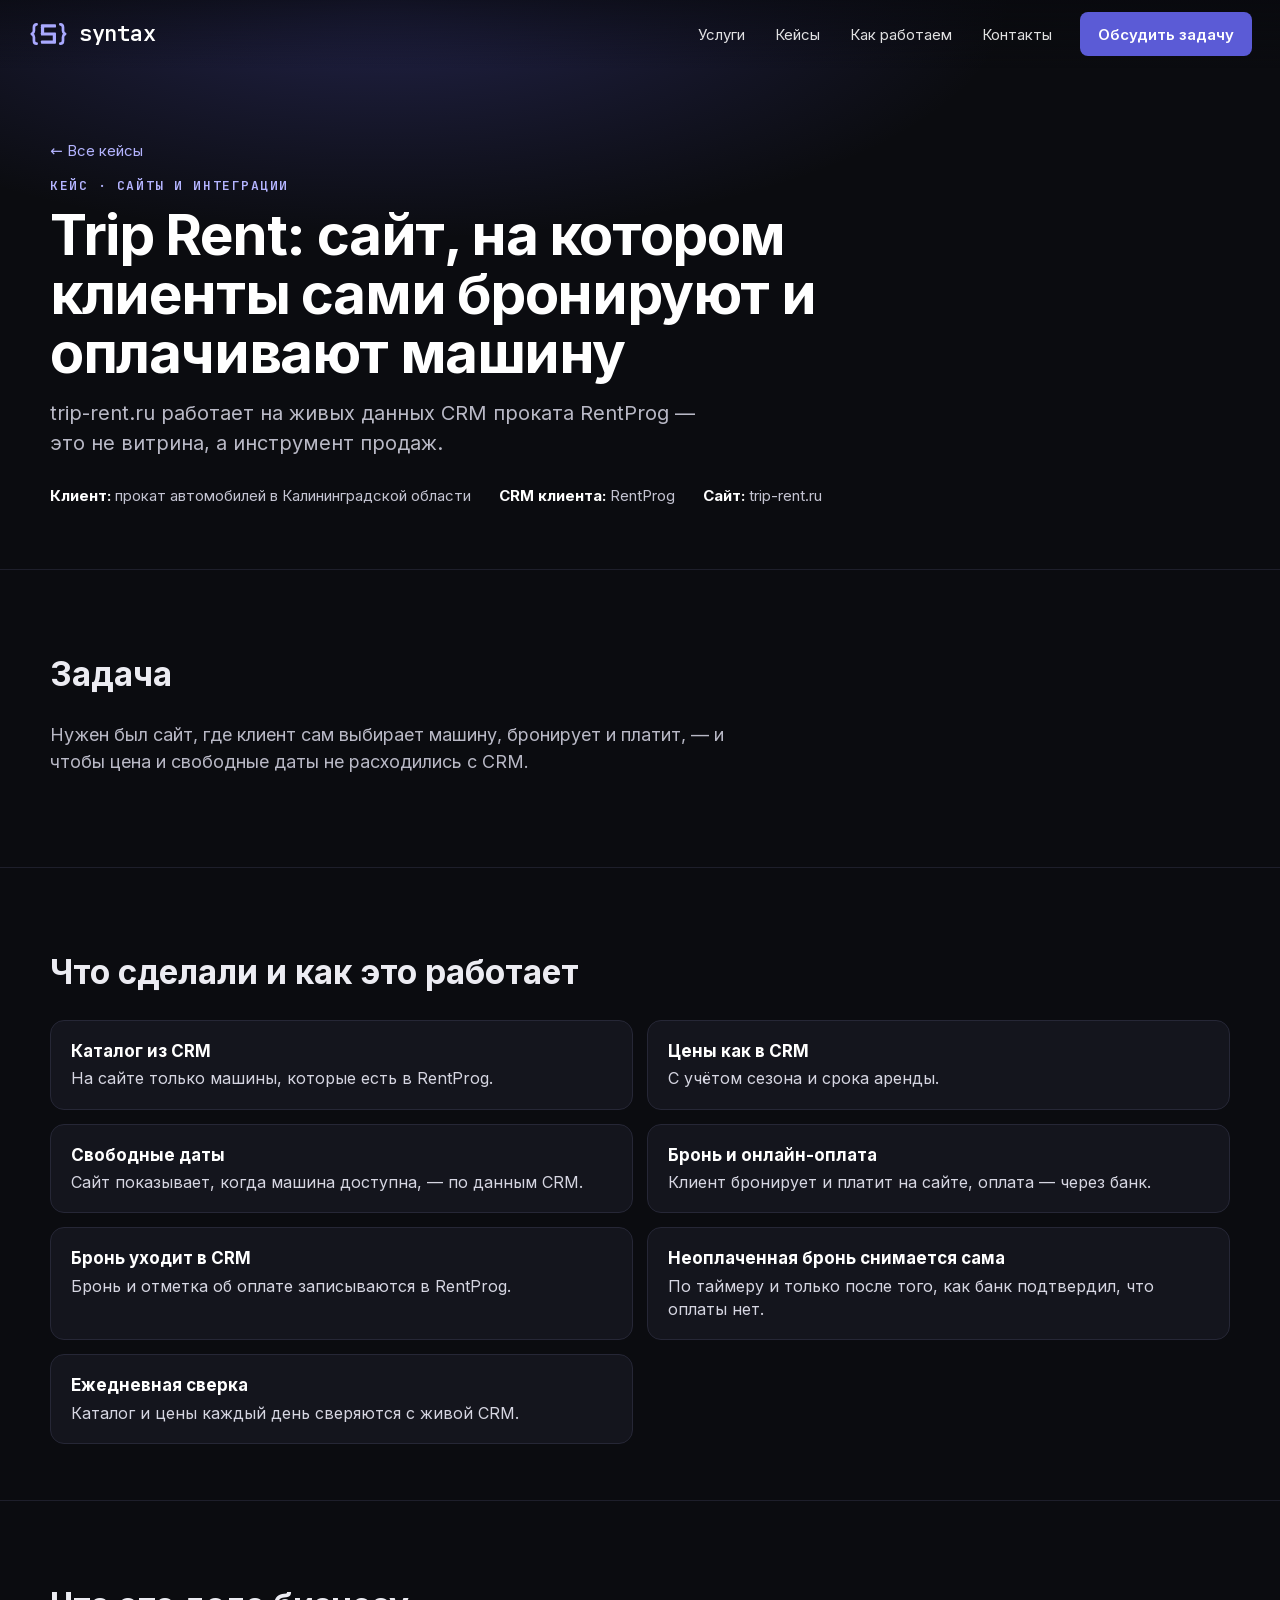
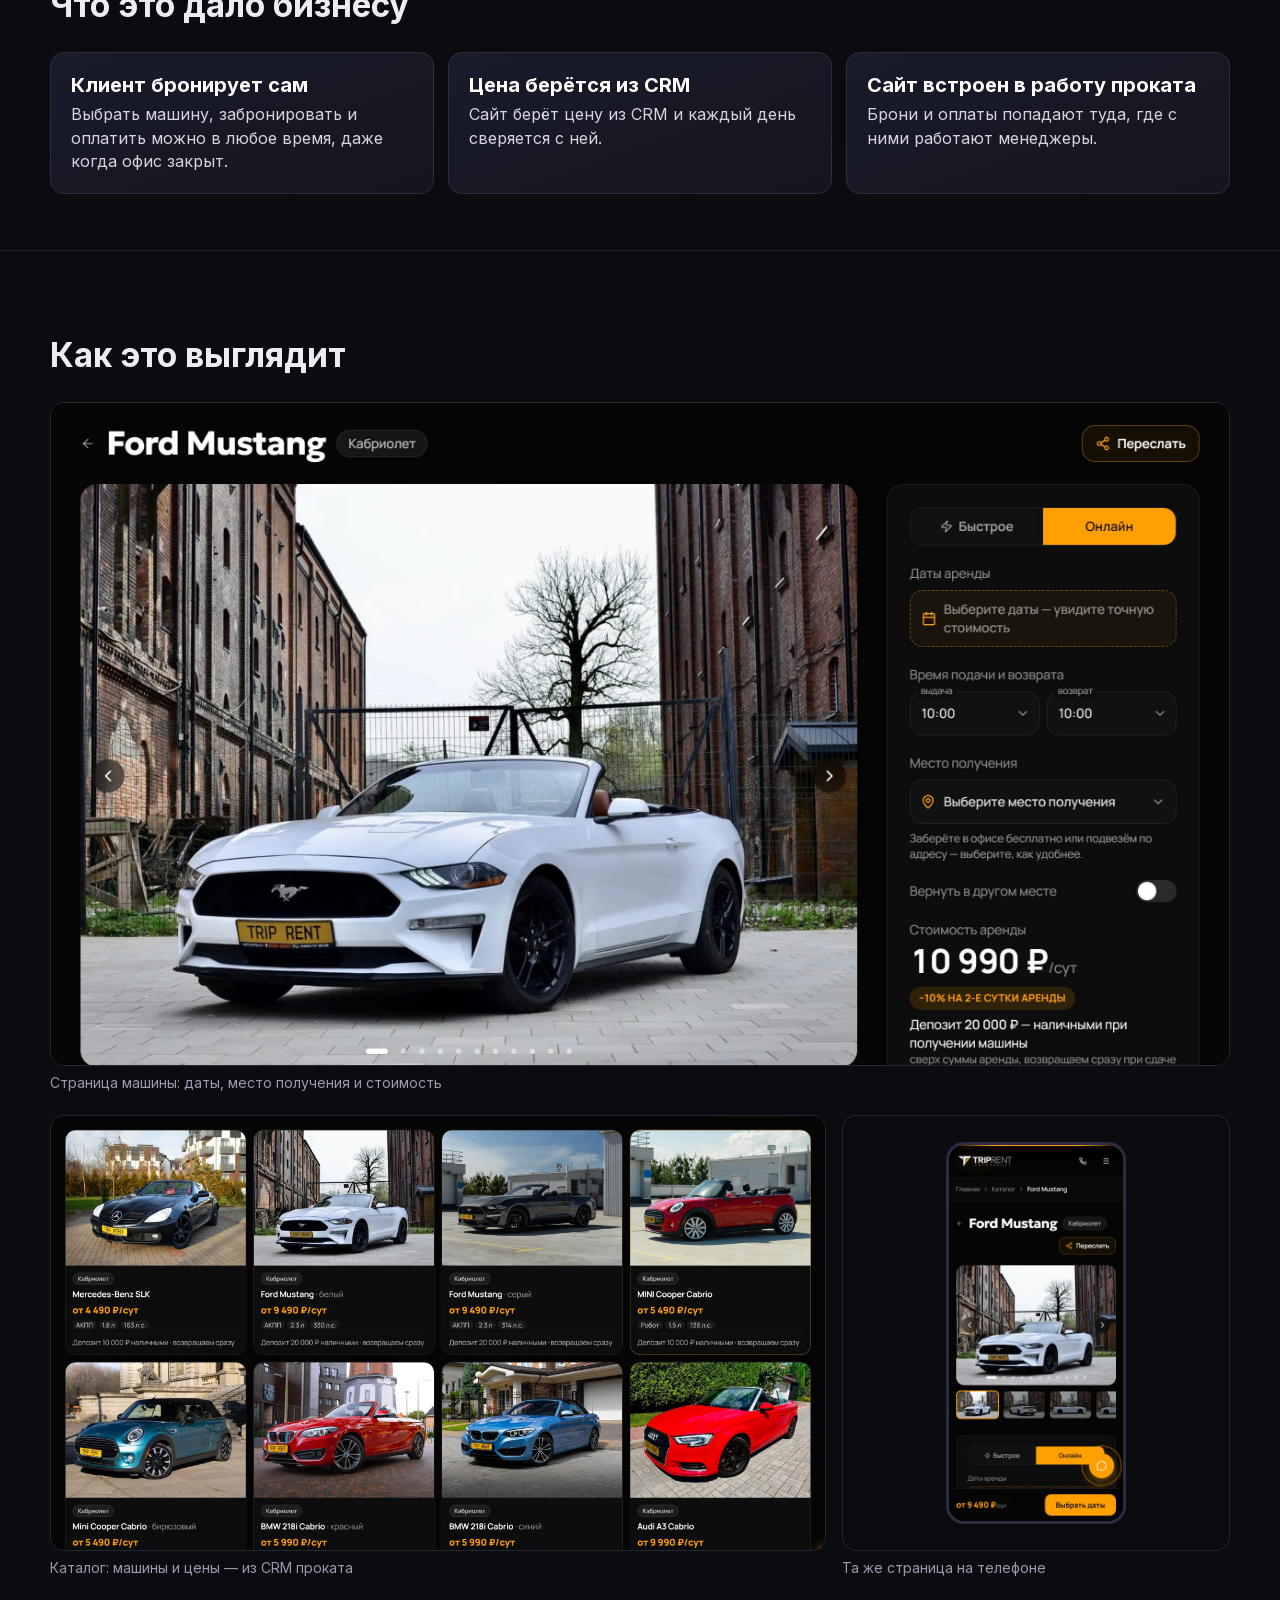
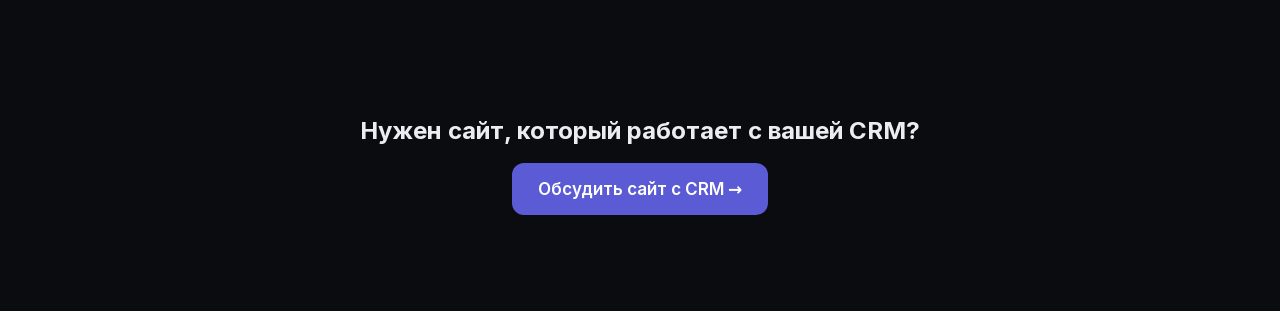
==== kejs-trip-rent.html @ 50e55f85 "Прототип нового сайта — сборка 07.11.2026 01:05 Co-Authored-By: Claude Opus 5.5 <noreply@anthropic.c" ====
<!doctype html>
<html lang="ru">
<head>
<meta charset="utf-8">
<meta name="viewport" content="width=device-width, initial-scale=1, viewport-fit=cover">
<title>Прототип: кейс Trip Rent</title>
<meta name="robots" content="noindex, nofollow">
<link rel="stylesheet" href="css/fonts.css">
<link rel="stylesheet" href="css/scena.css?m=0711a">
<link rel="stylesheet" href="css/scena-v2.css?m=0711c">
<link rel="stylesheet" href="css/kejsy-v2.css?m=0711f">
</head>
<body class="k2-stranica">
<header class="scena-shapka v2-shapka">
  <a class="logo" href="index.html" aria-label="syntax">
        <svg viewBox="0 0 76 52" fill="none" aria-hidden="true"><path d="M16 8 q-5 0 -5 6 l0 6 q0 4 -4 6 q4 2 4 6 l0 6 q0 6 5 6" stroke="currentColor" stroke-width="5" stroke-linecap="round" stroke-linejoin="round"/><path d="M60 8 q5 0 5 6 l0 6 q0 4 4 6 q-4 2 -4 6 l0 6 q0 6 -5 6" stroke="currentColor" stroke-width="5" stroke-linecap="round" stroke-linejoin="round"/><g fill="currentColor"><rect x="24" y="8" width="28" height="6" rx="1.6"/><rect x="24" y="12" width="6" height="15" rx="1.6"/><rect x="24" y="23" width="28" height="6" rx="1.6"/><rect x="46" y="27" width="6" height="15" rx="1.6"/><rect x="24" y="38" width="28" height="6" rx="1.6"/></g></svg>
        <span>syntax</span>
      </a>
  <nav class="menyu" aria-label="Разделы">
    <a href="index.html#dalshe">Услуги</a>
    <a href="index.html#kejsy">Кейсы</a>
    <a href="https://syntax.help/kak-rabotaet">Как работаем</a>
    <a href="index.html#dalshe">Контакты</a>
    <a class="knopka" href="#" data-usluga="audit">Обсудить задачу</a>
    <button type="button" id="nav-burger" aria-label="Меню" aria-expanded="false" aria-controls="nav-menu">
      <svg viewBox="0 0 24 24" fill="none" stroke="currentColor" stroke-width="2" stroke-linecap="round" aria-hidden="true"><line x1="3" y1="7" x2="21" y2="7"/><line x1="3" y1="12" x2="21" y2="12"/><line x1="3" y1="17" x2="21" y2="17"/></svg>
    </button>
  </nav>
  <div id="nav-menu" hidden>
    <a href="index.html#dalshe">Услуги</a>
    <a href="index.html#kejsy">Кейсы</a>
    <a href="https://syntax.help/kak-rabotaet">Как работаем</a>
    <a href="index.html#dalshe">Контакты</a>
  </div>
</header>

<main>
<section class="k2-geroj">
  <div class="k2-in">
    <a class="k2-nazad" href="index.html#kejsy">← Все кейсы</a>
    <p class="k2-metka">Кейс · Сайты и интеграции</p>
    <h1>Trip Rent: сайт, на котором клиенты сами бронируют и оплачивают машину</h1>
    <p class="k2-pod">trip-rent.ru работает на живых данных CRM проката RentProg — это не витрина, а инструмент продаж.</p>
    <ul class="k2-fakty">
      <li><b>Клиент:</b> прокат автомобилей в Калининградской области</li>
      <li><b>CRM клиента:</b> RentProg</li>
      <li><b>Сайт:</b> trip-rent.ru</li>
    </ul>
  </div>
</section>

<section class="k2-razdel"><div class="k2-in">
  <h2>Задача</h2>
  <p class="k2-pod">Нужен был сайт, где клиент сам выбирает машину, бронирует и платит, — и чтобы цена и свободные даты не расходились с CRM.</p>
</div></section>

<section class="k2-razdel"><div class="k2-in">
  <h2>Что сделали и как это работает</h2>
  <ul class="k2-spisok">
        <li><b>Каталог из CRM</b>На сайте только машины, которые есть в RentProg.</li>
        <li><b>Цены как в CRM</b>С учётом сезона и срока аренды.</li>
        <li><b>Свободные даты</b>Сайт показывает, когда машина доступна, — по данным CRM.</li>
        <li><b>Бронь и онлайн-оплата</b>Клиент бронирует и платит на сайте, оплата — через банк.</li>
        <li><b>Бронь уходит в CRM</b>Бронь и отметка об оплате записываются в RentProg.</li>
        <li><b>Неоплаченная бронь снимается сама</b>По таймеру и только после того, как банк подтвердил, что оплаты нет.</li>
        <li><b>Ежедневная сверка</b>Каталог и цены каждый день сверяются с живой CRM.</li>
  </ul>
</div></section>

<section class="k2-razdel"><div class="k2-in">
  <h2>Что это дало бизнесу</h2>
  <ul class="k2-rezultaty">
        <li><b>Клиент бронирует сам</b>Выбрать машину, забронировать и оплатить можно в любое время, даже когда офис закрыт.</li>
        <li><b>Цена берётся из CRM</b>Сайт берёт цену из CRM и каждый день сверяется с ней.</li>
        <li><b>Сайт встроен в работу проката</b>Брони и оплаты попадают туда, где с ними работают менеджеры.</li>
  </ul>
</div></section>

<section class="k2-razdel"><div class="k2-in">
  <h2>Как это выглядит</h2>
  <div class="k2-skriny kompozit">
      <figure class="shiroko"><div class="k2-kartinka"><img class="k2-snimok" src="img/kejsy-v2/trip-rent-mashina.jpg" alt="Страница машины на trip-rent.ru: фото, выбор дат, времени, места получения и стоимость" loading="lazy" width="2560" height="1440"></div><figcaption>Страница машины: даты, место получения и стоимость</figcaption></figure>
      <figure><div class="k2-kartinka"><img class="k2-snimok" src="img/kejsy-v2/trip-rent-katalog.jpg" alt="Каталог trip-rent.ru: кабриолеты с фото и ценой за сутки" loading="lazy" width="2656" height="1536"></div><figcaption>Каталог: машины и цены — из CRM проката</figcaption></figure>
      <figure><div class="k2-kartinka"><img class="k2-snimok tel" src="img/kejsy-v2/trip-rent-telefon.jpg" alt="Страница машины на телефоне: фото и кнопка «Выбрать даты»" loading="lazy" width="780" height="1688"></div><figcaption>Та же страница на телефоне</figcaption></figure>
  </div>
</div></section>

<section class="k2-prizyv"><div class="k2-in">
  <h2>Нужен сайт, который работает с вашей CRM?</h2>
  <button type="button" class="v2-knopka" data-usluga="sayt">Обсудить сайт с CRM →</button>
</div></section>
</main>

<div class="v2-forma-fon" hidden>
  <form class="v2-forma" role="dialog" aria-modal="true" aria-labelledby="v2-forma-z" novalidate>
    <button type="button" class="v2-zakryt" aria-label="Закрыть">×</button>
    <div class="v2-polya">
      <p class="z" id="v2-forma-z">Обсудим задачу</p>
      <p class="u" id="v2-forma-u">Услуга выбрана по кнопке — можно поменять</p>
      <label>Ваше имя<input name="name" required autocomplete="name"></label>
      <label>Telegram или телефон<input name="contact" required autocomplete="tel"></label>
      <label>Что нужно<select name="usluga" id="v2-usluga">
        <option value="audit">Не знаю, с чего начать — нужен аудит</option>
        <option value="agent">ИИ-агент: заявки и ответы клиентам</option>
        <option value="crm">CRM под процесс</option>
        <option value="avtomat">Автоматизация и интеграции</option>
        <option value="analitika">Аналитика и отчёты</option>
        <option value="sayt">Сайт или приложение</option>
      </select></label>
      <input type="hidden" name="scena" id="v2-scena">
      <button type="submit" class="v2-knopka">Отправить заявку</button>
      <p class="m">152-ФЗ · данные не передаём третьим лицам · <a href="https://t.me/syntax_ai_agency" target="_blank" rel="noopener">или напишите в Telegram →</a></p>
    </div>
    <div class="v2-spasibo" hidden>
      <p class="z">Спасибо! Заявка отправлена</p>
      <p class="m">Это прототип: заявка никуда не ушла.</p>
    </div>
  </form>
</div>

<script>
(function () { var b = document.getElementById('nav-burger'), m = document.getElementById('nav-menu'); if (!b || !m) return;
  b.onclick = function () { var o = m.hidden; m.hidden = !o; b.setAttribute('aria-expanded', String(o)); }; })();
</script>
<script src="js/scena/v2-dop.js?m=0711a"></script>
</body>
</html>
---- css/fonts.css ----
/* Шрифты лежат рядом с сайтом, а не на fonts.gstatic.com.
   Причина — в брейне: «Ретро 21.09.2026 — вёрстку сайту рисует чужой CDN».
   Inter и JetBrains Mono вариативные: один файл на набор символов покрывает все
   начертания, поэтому face объявлен диапазоном весов, а не по одному на вес.
   Диапазон весов объявлен полным (Inter 100–900, JetBrains Mono 100–800):
   у вариативного шрифта это бесплатно, а при заужённом диапазоне браузер молча
   обрезает вес — страницы, просившие 900, получали 800 и текст был уже.
   Наборы только cyrillic, cyrillic-ext, latin, latin-ext — греческий и вьетнамский
   сайту не нужны. Собрано 21.09.2026 из fonts.googleapis.com/css2 */

/* cyrillic-ext */
@font-face {
  font-family: 'Inter';
  font-style: normal;
  font-weight: 100 900;
  font-display: swap;
  src: url('../fonts/inter-cyrillic-ext.woff2') format('woff2');
  unicode-range: U+0460-052F, U+1C80-1C8A, U+20B4, U+2DE0-2DFF, U+A640-A69F, U+FE2E-FE2F;
}

/* cyrillic */
@font-face {
  font-family: 'Inter';
  font-style: normal;
  font-weight: 100 900;
  font-display: swap;
  src: url('../fonts/inter-cyrillic.woff2') format('woff2');
  unicode-range: U+0301, U+0400-045F, U+0490-0491, U+04B0-04B1, U+2116;
}

/* latin-ext */
@font-face {
  font-family: 'Inter';
  font-style: normal;
  font-weight: 100 900;
  font-display: swap;
  src: url('../fonts/inter-latin-ext.woff2') format('woff2');
  unicode-range: U+0100-02BA, U+02BD-02C5, U+02C7-02CC, U+02CE-02D7, U+02DD-02FF, U+0304, U+0308, U+0329, U+1D00-1DBF, U+1E00-1E9F, U+1EF2-1EFF, U+2020, U+20A0-20AB, U+20AD-20C0, U+2113, U+2C60-2C7F, U+A720-A7FF;
}

/* latin */
@font-face {
  font-family: 'Inter';
  font-style: normal;
  font-weight: 100 900;
  font-display: swap;
  src: url('../fonts/inter-latin.woff2') format('woff2');
  unicode-range: U+0000-00FF, U+0131, U+0152-0153, U+02BB-02BC, U+02C6, U+02DA, U+02DC, U+0304, U+0308, U+0329, U+2000-206F, U+20AC, U+2122, U+2191, U+2193, U+2212, U+2215, U+FEFF, U+FFFD;
}

/* cyrillic-ext */
@font-face {
  font-family: 'JetBrains Mono';
  font-style: normal;
  font-weight: 100 800;
  font-display: swap;
  src: url('../fonts/jetbrains-mono-cyrillic-ext.woff2') format('woff2');
  unicode-range: U+0460-052F, U+1C80-1C8A, U+20B4, U+2DE0-2DFF, U+A640-A69F, U+FE2E-FE2F;
}

/* cyrillic */
@font-face {
  font-family: 'JetBrains Mono';
  font-style: normal;
  font-weight: 100 800;
  font-display: swap;
  src: url('../fonts/jetbrains-mono-cyrillic.woff2') format('woff2');
  unicode-range: U+0301, U+0400-045F, U+0490-0491, U+04B0-04B1, U+2116;
}

/* latin-ext */
@font-face {
  font-family: 'JetBrains Mono';
  font-style: normal;
  font-weight: 100 800;
  font-display: swap;
  src: url('../fonts/jetbrains-mono-latin-ext.woff2') format('woff2');
  unicode-range: U+0100-02BA, U+02BD-02C5, U+02C7-02CC, U+02CE-02D7, U+02DD-02FF, U+0304, U+0308, U+0329, U+1D00-1DBF, U+1E00-1E9F, U+1EF2-1EFF, U+2020, U+20A0-20AB, U+20AD-20C0, U+2113, U+2C60-2C7F, U+A720-A7FF;
}

/* latin */
@font-face {
  font-family: 'JetBrains Mono';
  font-style: normal;
  font-weight: 100 800;
  font-display: swap;
  src: url('../fonts/jetbrains-mono-latin.woff2') format('woff2');
  unicode-range: U+0000-00FF, U+0131, U+0152-0153, U+02BB-02BC, U+02C6, U+02DA, U+02DC, U+0304, U+0308, U+0329, U+2000-206F, U+20AC, U+2122, U+2191, U+2193, U+2212, U+2215, U+FEFF, U+FFFD;
}
---- css/scena.css ----
/* Сцена «было → стало» — стили прототипа. Отдельный файл: общий syntax.css (Tailwind) не трогаем. */
*,*::before,*::after{box-sizing:border-box}
html,body{margin:0;background:#0b0c10;color:#ececf2;font-family:Inter,system-ui,sans-serif;-webkit-font-smoothing:antialiased}

/* Сцена: на компьютере — 3 экрана прокрутки с залипающим окном; на телефоне — обычный экран без залипания. */
.scena-sekciya{position:relative;height:100vh;height:100svh;background:#0b0c10}
@media (hover:hover) and (pointer:fine){.scena-sekciya{height:300vh;height:300svh}}
.scena-okno{position:sticky;top:0;height:100vh;height:100svh;overflow:hidden;touch-action:pan-y}
.scena-do,.scena-posle{position:absolute;inset:0;width:100%;height:100%;display:block}
.scena-do{object-fit:cover}
.scena-posle{pointer-events:none}

/* Затемнение под текстом — одинаковое на «до» и «после», в трансформации не участвует. */
.scena-zatemnenie{position:absolute;inset:0;z-index:2;pointer-events:none;
  background:
    radial-gradient(ellipse 54% 42% at 50% 25%, rgba(8,9,14,.84), rgba(8,9,14,.62) 42%, rgba(8,9,14,0) 78%),
    linear-gradient(to top, rgba(8,9,14,.45), rgba(8,9,14,0) 16%)}

/* Шапка */
.scena-shapka{position:absolute;left:0;right:0;top:0;z-index:4;display:flex;align-items:center;justify-content:space-between;
  padding:12px 28px;background:linear-gradient(to bottom, rgba(8,9,14,.62), rgba(8,9,14,0))}
.logo{display:flex;align-items:center;gap:10px;color:#fff;text-decoration:none;min-height:44px}
.logo svg{height:28px;color:#a9a9ff}
.logo span{font:600 22px/1 "JetBrains Mono",ui-monospace,monospace;letter-spacing:-.01em}
.menyu{display:flex;align-items:center;gap:6px}
.menyu a{color:rgba(255,255,255,.88);text-decoration:none;font-size:15px;padding:0 12px;min-height:44px;display:flex;align-items:center;border-radius:8px}
.menyu a:hover{color:#fff;background:rgba(255,255,255,.08)}
.menyu a.knopka{background:#5B5BD6;color:#fff;font-weight:600;margin-left:10px;padding:0 18px}
.menyu a.knopka:hover{background:#4c4cc4}
#nav-burger{display:none;width:44px;height:44px;margin-left:8px;padding:10px;border:1px solid rgba(255,255,255,.25);border-radius:10px;background:rgba(8,9,14,.4);color:#fff;cursor:pointer}
#nav-burger svg{width:100%;height:100%}
#nav-menu{position:absolute;top:66px;right:16px;min-width:220px;padding:6px;border-radius:12px;background:rgba(14,15,22,.96);box-shadow:0 8px 32px rgba(0,0,0,.5)}
#nav-menu[hidden]{display:none}
#nav-menu a{display:flex;align-items:center;min-height:44px;padding:0 14px;color:#fff;text-decoration:none;border-radius:8px;font-size:16px}
#nav-menu a:hover{background:rgba(255,255,255,.08)}

/* Главный текст — сверху по центру, над кровлей: доска, стол, станки и торец остаются открытыми. */
.scena-tekst{position:absolute;z-index:3;left:50%;top:clamp(92px,13vh,150px);transform:translateX(-50%);
  width:min(920px,90vw);text-align:center;pointer-events:none}
.scena-tekst h1{margin:0 0 .32em;color:#fff;font-weight:700;font-size:clamp(34px,4.6vw,76px);line-height:1.04;letter-spacing:-.025em;
  text-shadow:0 2px 30px rgba(0,0,0,.55)}
.scena-tekst .pod{margin:0 auto .9em;max-width:740px;color:rgba(255,255,255,.93);font-size:clamp(17px,1.5vw,24px);line-height:1.4;
  text-shadow:0 1px 16px rgba(0,0,0,.65)}
.scena-tekst .stroka{display:inline-block;margin:0;padding:7px 16px;border-radius:999px;background:rgba(8,9,14,.58);
  color:#ececff;font:600 clamp(13px,1vw,16px)/1.3 "JetBrains Mono",ui-monospace,monospace;letter-spacing:.06em;
  text-shadow:0 1px 12px rgba(0,0,0,.7)}
.bez-teksta .scena-tekst,.bez-teksta .scena-zatemnenie{display:none}

/* Подсказки */
.scena-prokrutka{position:absolute;z-index:3;left:50%;bottom:20px;transform:translateX(-50%);display:flex;flex-direction:column;align-items:center;gap:4px;
  color:rgba(255,255,255,.82);font-size:14px;pointer-events:none;transition:opacity .4s;text-shadow:0 1px 10px rgba(0,0,0,.7)}
.scena-prokrutka svg{width:22px;height:22px;animation:vniz 1.8s ease-in-out infinite}
.scena-prokrutka.skryta{opacity:0}
@keyframes vniz{0%,100%{transform:translateY(0)}50%{transform:translateY(5px)}}
.scena-kist-podskazka{display:none;position:absolute;z-index:3;left:50%;bottom:76px;transform:translateX(-50%);padding:9px 16px;border-radius:999px;
  background:rgba(8,9,14,.62);color:#fff;font-size:14px;pointer-events:none}
.s-podskazkoj.s-kistyu.posle-gotovo .scena-kist-podskazka{display:block}
@media (prefers-reduced-motion:reduce){.scena-prokrutka svg{animation:none}}

/* Телефон */
@media (max-width:767px){
  .scena-shapka{padding:10px 16px}
  .menyu a:not(.knopka){display:none}
  #nav-burger{display:block}
  .menyu a.knopka{margin-left:0;padding:0 14px;font-size:14px}
  .logo span{font-size:19px}
  .logo svg{height:24px}
  .scena-tekst{top:84px;width:calc(100vw - 32px)}
  .scena-tekst h1{font-size:clamp(30px,8.6vw,40px)}
  .scena-tekst .pod{font-size:16px}
  .scena-zatemnenie{background:
    linear-gradient(to bottom, rgba(8,9,14,.74) 0%, rgba(8,9,14,.55) 32%, rgba(8,9,14,0) 58%),
    linear-gradient(to top, rgba(8,9,14,.45), rgba(8,9,14,0) 16%)}
}

/* Экраны с текстом сбоку (фасад, приёмная, кабинет — класс polozhenie). Положение текста выбирается на панели: слева / справа / сверху / снизу.
   Затемнение переезжает вместе с текстом; кнопки кликаются, остальной текст пропускает кисть. */
.polozhenie .scena-tekst.ofer{left:auto;right:auto;top:auto;bottom:auto;transform:none;width:min(700px,42vw);text-align:left}
.ofer .plashka{display:inline-flex;align-items:center;gap:9px;margin:0 0 18px;padding:7px 14px;border-radius:999px;background:rgba(8,9,14,.6);
  color:rgba(255,255,255,.9);font-size:clamp(13px,.95vw,15px);line-height:1.3;text-shadow:none}
.ofer .plashka b{color:#fff}
.ofer .tochka{flex:none;width:8px;height:8px;border-radius:50%;background:#4ade80;box-shadow:0 0 0 4px rgba(74,222,128,.22)}
.ofer h2{margin:0 0 .7em;color:#fff;font-weight:700;font-size:clamp(28px,2.7vw,48px);line-height:1.08;letter-spacing:-.02em;text-shadow:0 2px 30px rgba(0,0,0,.6)}
.ofer .akcent{color:#b4b4ff;white-space:nowrap}
.ofer .knopki{display:flex;flex-wrap:wrap;gap:12px;margin:0 0 22px}
.ofer .knopki a{pointer-events:auto;display:inline-flex;align-items:center;min-height:50px;padding:0 24px;border-radius:12px;
  font-weight:600;font-size:16px;text-decoration:none;transition:background .2s,border-color .2s}
.ofer .k-glavnaya{background:#5B5BD6;color:#fff}
.ofer .k-glavnaya:hover{background:#4c4cc4}
.ofer .k-vtoraya{color:#fff;border:1px solid rgba(255,255,255,.42);background:rgba(8,9,14,.38)}
.ofer .k-vtoraya:hover{border-color:rgba(255,255,255,.75)}
.ofer .knopki a:focus-visible{outline:2px solid #fff;outline-offset:3px}
.ofer .cifry{display:flex;flex-wrap:wrap;gap:8px 26px;margin:0;padding:0;list-style:none;
  font:500 clamp(12px,.85vw,14px)/1.4 "JetBrains Mono",ui-monospace,monospace;color:rgba(255,255,255,.78);text-shadow:0 1px 10px rgba(0,0,0,.7)}
.ofer .cifry b{color:#fff;font-weight:700}

.polozhenie.tekst-sleva .scena-tekst.ofer{left:clamp(24px,5vw,96px);top:50%;transform:translateY(-50%)}
.polozhenie.tekst-sprava .scena-tekst.ofer{right:clamp(24px,5vw,96px);top:50%;transform:translateY(-50%)}
.polozhenie.tekst-sverhu .scena-tekst.ofer{left:50%;top:clamp(40px,8vh,96px);transform:translateX(-50%);width:min(940px,88vw);text-align:center}
.polozhenie.tekst-snizu .scena-tekst.ofer{left:50%;bottom:clamp(28px,6vh,64px);transform:translateX(-50%);width:min(1040px,90vw);text-align:center}
.polozhenie.tekst-sverhu .ofer .knopki,.polozhenie.tekst-snizu .ofer .knopki,
.polozhenie.tekst-sverhu .ofer .cifry,.polozhenie.tekst-snizu .ofer .cifry{justify-content:center}

.polozhenie.tekst-sleva .scena-zatemnenie{background:linear-gradient(to right, rgba(8,9,14,.84) 0%, rgba(8,9,14,.62) 30%, rgba(8,9,14,0) 52%)}
.polozhenie.tekst-sprava .scena-zatemnenie{background:linear-gradient(to left, rgba(8,9,14,.84) 0%, rgba(8,9,14,.62) 30%, rgba(8,9,14,0) 52%)}
.polozhenie.tekst-sverhu .scena-zatemnenie{background:radial-gradient(ellipse 58% 48% at 50% 24%, rgba(8,9,14,.84), rgba(8,9,14,.6) 45%, rgba(8,9,14,0) 80%)}
.polozhenie.tekst-snizu .scena-zatemnenie{background:linear-gradient(to top, rgba(8,9,14,.86) 0%, rgba(8,9,14,.62) 30%, rgba(8,9,14,0) 56%)}

@media (max-width:767px){
  .scena-sekciya.polozhenie .scena-tekst.ofer{left:16px;right:16px;top:20px;bottom:auto;transform:none;width:auto;text-align:left}
  .scena-sekciya.polozhenie .ofer .knopki,.scena-sekciya.polozhenie .ofer .cifry{justify-content:flex-start}
  .ofer h2{font-size:clamp(24px,7vw,32px)}
  .ofer .plashka{margin-bottom:12px}
  .ofer .knopki{gap:8px;margin-bottom:14px}
  .ofer .knopki a{min-height:46px;padding:0 16px;font-size:15px}
  .ofer .cifry{gap:4px 16px;font-size:12px}
  .scena-sekciya.polozhenie .scena-zatemnenie{background:
    linear-gradient(to bottom, rgba(8,9,14,.8) 0%, rgba(8,9,14,.62) 42%, rgba(8,9,14,0) 70%)}
}

/* Приёмная, кабинет, диспетчерская (06.11): середина картинки — стойка, робот, экраны, поэтому текст уже, а затемнение короче, чем на фасаде. */
.priyomnaya .scena-tekst.ofer,.kabinet .scena-tekst.ofer,.dispetcherskaya .scena-tekst.ofer{width:min(560px,31vw)}
.ofer .metka{margin:0 0 14px;color:#b4b4ff;font:600 clamp(12px,.9vw,14px)/1.3 "JetBrains Mono",ui-monospace,monospace;letter-spacing:.12em;
  text-transform:uppercase;text-shadow:0 1px 10px rgba(0,0,0,.75)}
.ofer .abzac{margin:0 0 22px;color:rgba(255,255,255,.92);font-size:clamp(15px,1.1vw,19px);line-height:1.5;text-shadow:0 1px 14px rgba(0,0,0,.75)}
.ofer .plan{display:inline-block;margin:0;padding:8px 16px;border-radius:12px;background:rgba(8,9,14,.6);color:rgba(255,255,255,.82);
  font:500 clamp(13px,.95vw,16px)/1.5 "JetBrains Mono",ui-monospace,monospace}
.ofer .plan b{color:#fff;font-weight:700}
.ofer .plan .akcent{color:#b4b4ff}
.priyomnaya.tekst-sleva .scena-zatemnenie,.kabinet.tekst-sleva .scena-zatemnenie,.dispetcherskaya.tekst-sleva .scena-zatemnenie{background:linear-gradient(to right, rgba(8,9,14,.86) 0%, rgba(8,9,14,.66) 24%, rgba(8,9,14,0) 42%)}
.priyomnaya.tekst-sprava .scena-zatemnenie,.kabinet.tekst-sprava .scena-zatemnenie,.dispetcherskaya.tekst-sprava .scena-zatemnenie{background:linear-gradient(to left, rgba(8,9,14,.86) 0%, rgba(8,9,14,.66) 24%, rgba(8,9,14,0) 42%)}
@media (max-width:767px){
  .ofer .abzac{font-size:15px;margin-bottom:14px}
  .ofer .plan{font-size:12px;padding:6px 12px}
}

/* Следующий экран — заглушка, чтобы было куда прокручивать */
.dalshe{min-height:100vh;padding:96px 24px;background:#0b0c10}
.dalshe div{max-width:760px;margin:0 auto}
.dalshe h2{font-size:clamp(26px,3vw,40px);margin:0 0 .5em;color:#fff}
.dalshe p{font-size:18px;line-height:1.55;color:#b9b9c6;margin:0 0 1em}

/* Панель сравнения (P) */
.panel{position:fixed;top:76px;right:16px;z-index:50;width:344px;max-height:calc(100vh - 96px);overflow:auto;padding:14px;border-radius:12px;
  background:rgba(14,15,22,.94);color:#e7e7ee;font-size:13px;line-height:1.4;box-shadow:0 8px 40px rgba(0,0,0,.5)}
.panel[hidden]{display:none}
.panel button{font:inherit;color:#fff;background:#2a2b38;border:1px solid #3b3c4c;border-radius:7px;padding:6px 10px;cursor:pointer;min-height:32px}
.panel button.on{background:#5B5BD6;border-color:#5B5BD6}
.panel label{display:flex;align-items:center;gap:8px;margin:6px 0}
.panel input[type=range]{flex:1;min-width:0}
.p-ryad{display:flex;flex-wrap:wrap;align-items:center;gap:6px;margin:6px 0}
.p-zag{margin:12px 0 4px;color:#a9a9ff;font-weight:600}
.p-opis{color:#b9b9c6;margin:4px 0 6px}
.panel pre{margin:6px 0;white-space:pre-wrap;font:12px/1.45 "JetBrains Mono",ui-monospace,monospace;color:#cfd0dc;background:#0c0d13;border-radius:7px;padding:8px}
.p-klav{margin-top:8px;color:#8b8c9c;font-size:12px}
.p-pod{margin:-2px 0 8px;color:#8b8c9c;font-size:12px;line-height:1.35}
.panel select{font:inherit;color:#fff;background:#2a2b38;border:1px solid #3b3c4c;border-radius:7px;padding:4px 6px;min-height:30px}
.panel label[title],.panel .p-ryad[title]{cursor:help}
.panel label span{white-space:nowrap}
---- css/scena-v2.css ----
/* Прототип v2 — новая структура (документ sayt-syntax-struktura-06-11.html, принят 06.11). Поверх scena.css, его не меняет.
   Сцена: заголовок, одно предложение, одна кнопка. Компьютер — место текста у каждой сцены своё; телефон — всё внизу. 07.11.2026. */
html{scroll-behavior:smooth}
@media (prefers-reduced-motion:reduce){html{scroll-behavior:auto}}

/* Сцена залипает: компьютер — на одну высоту окна (решение 2); телефон — на полторы (07.11: «сначала менялась картинка,
   потом двигалась до следующего экрана, останавливалась — небольшой скролл без смены и опять смена») */
.scena-sekciya.v2{height:250vh;height:250svh}
@media (hover:hover) and (pointer:fine){.scena-sekciya.v2{height:200vh;height:200svh}}

/* Шапка держится сверху на всех сценах */
.scena-shapka.v2-shapka{position:fixed;z-index:30}

/* Точки-переходы к сценам (решение 2) */
.v2-tochki{position:fixed;right:18px;top:50%;transform:translateY(-50%);z-index:25;display:flex;flex-direction:column;gap:6px}
.v2-tochki a{display:flex;align-items:center;justify-content:flex-end;gap:10px;min-height:28px;color:#fff;text-decoration:none;font-size:13px}
.v2-tochki a span{opacity:0;transition:opacity .2s;background:rgba(8,9,14,.7);padding:3px 8px;border-radius:6px}
.v2-tochki a:hover span,.v2-tochki a:focus-visible span{opacity:1}
.v2-tochki a i{width:10px;height:10px;border-radius:50%;border:2px solid rgba(255,255,255,.8);background:transparent;flex:none}
.v2-tochki a.on i{background:#fff}

/* Текст сцены */
.v2-tekst{position:absolute;z-index:3;width:min(560px,34vw);pointer-events:none;color:#fff}
.v2-tekst h1,.v2-tekst h2{margin:0 0 .35em;font-weight:700;font-size:clamp(30px,3.1vw,56px);line-height:1.06;letter-spacing:-.02em;text-shadow:0 2px 28px rgba(0,0,0,.6)}
.v2-tekst .v2-pod{margin:0 0 20px;color:rgba(255,255,255,.92);font-size:clamp(16px,1.2vw,20px);line-height:1.45;text-shadow:0 1px 14px rgba(0,0,0,.75)}
.v2-knopka{pointer-events:auto;display:inline-flex;align-items:center;min-height:52px;padding:0 26px;border:0;border-radius:12px;background:#5B5BD6;color:#fff;
  font:600 17px/1 Inter,system-ui,sans-serif;cursor:pointer;transition:background .2s}
.v2-knopka:hover{background:#4c4cc4}
.v2-knopka:focus-visible,.v2-napr a:focus-visible{outline:2px solid #fff;outline-offset:3px}
.v2-mel{margin:10px 0 0;color:rgba(255,255,255,.75);font-size:14px;text-shadow:0 1px 10px rgba(0,0,0,.8)}
.v2-napr{display:flex;flex-wrap:wrap;gap:8px;margin:0 0 22px;padding:0;list-style:none}
.v2-napr a{pointer-events:auto;display:inline-flex;align-items:center;min-height:38px;padding:0 16px;border:1px solid rgba(255,255,255,.5);border-radius:999px;
  background:rgba(8,9,14,.45);color:#fff;text-decoration:none;font-size:15px;transition:border-color .2s,background .2s}
.v2-napr a:hover{border-color:#fff;background:rgba(91,91,214,.5)}

/* Места текста на компьютере и затемнение под ним */
.v2.t-sleva .v2-tekst{left:clamp(24px,5vw,96px);top:50%;transform:translateY(-50%)}
.v2.t-sleva-verh .v2-tekst{left:clamp(24px,5vw,96px);top:clamp(96px,14vh,150px)}
.v2.t-sverhu .v2-tekst{left:50%;top:clamp(90px,12vh,140px);transform:translateX(-50%);width:min(820px,64vw);text-align:center}
.v2.t-snizu .v2-tekst{left:50%;bottom:clamp(28px,6vh,64px);transform:translateX(-50%);width:min(900px,70vw);text-align:center}
.v2.uzko .v2-tekst{width:min(500px,27vw)}
.v2.t-sleva .scena-zatemnenie{background:linear-gradient(to right, rgba(8,9,14,.84) 0%, rgba(8,9,14,.6) 26%, rgba(8,9,14,0) 46%)}
.v2.t-sleva-verh .scena-zatemnenie{background:radial-gradient(ellipse 42% 55% at 18% 28%, rgba(8,9,14,.82), rgba(8,9,14,.55) 50%, rgba(8,9,14,0) 85%)}
.v2.t-sverhu .scena-zatemnenie{background:radial-gradient(ellipse 50% 40% at 50% 20%, rgba(8,9,14,.82), rgba(8,9,14,.55) 45%, rgba(8,9,14,0) 80%)}
.v2.t-snizu .scena-zatemnenie{background:linear-gradient(to top, rgba(8,9,14,.86) 0%, rgba(8,9,14,.6) 22%, rgba(8,9,14,0) 40%)}

/* Телефон: всё внизу — заголовок и кнопка во всю ширину; пояснение скрыто. На фасаде ещё направления (листаются вбок) */
@media (max-width:767px){
  .v2-tochki{display:none}
  .v2 .v2-tekst,.v2.t-sleva .v2-tekst,.v2.t-sleva-verh .v2-tekst,.v2.t-sverhu .v2-tekst,.v2.t-snizu .v2-tekst,.v2.uzko .v2-tekst{
    left:16px;right:16px;top:auto;bottom:calc(18px + env(safe-area-inset-bottom));transform:none;width:auto;text-align:left}
  .v2-tekst h1,.v2-tekst h2{font-size:clamp(28px,8vw,36px)}
  .v2-tekst .v2-pod{display:none}
  .v2-knopka{display:flex;justify-content:center;width:100%;min-height:52px}
  .v2-mel{text-align:center}
  .v2-napr{flex-wrap:nowrap;overflow-x:auto;margin:0 -16px 14px;padding:0 16px;scrollbar-width:none}
  .v2-napr::-webkit-scrollbar{display:none}
  .v2-napr a{white-space:nowrap}
  .v2 .scena-zatemnenie,.v2.t-sleva .scena-zatemnenie,.v2.t-sleva-verh .scena-zatemnenie,.v2.t-sverhu .scena-zatemnenie,.v2.t-snizu .scena-zatemnenie{
    background:linear-gradient(to top, rgba(8,9,14,.88) 0%, rgba(8,9,14,.66) 22%, rgba(8,9,14,0) 36%)}
  .v2.fasad .scena-zatemnenie{background:linear-gradient(to top, rgba(8,9,14,.9) 0%, rgba(8,9,14,.7) 30%, rgba(8,9,14,0) 46%)}
  .v2 .scena-prokrutka{display:none}
}

/* Короткая форма: компьютер — окно справа; телефон — выезжает снизу */
.v2-forma-fon{position:fixed;inset:0;z-index:60;background:rgba(5,6,10,.55);display:flex;justify-content:flex-end;align-items:center;padding:24px}
.v2-forma-fon[hidden]{display:none}
.v2-forma{position:relative;width:min(420px,100%);background:#14151d;color:#fff;border-radius:16px;padding:24px;box-shadow:0 20px 60px rgba(0,0,0,.6)}
.v2-forma .z{margin:0 0 4px;font-size:22px;font-weight:700}
.v2-forma .u{margin:0 0 16px;color:#b4b4ff;font-size:14px}
.v2-forma label{display:block;margin:0 0 12px;font-size:14px;color:#c8c8d6}
.v2-forma input,.v2-forma select{display:block;width:100%;margin-top:6px;min-height:48px;padding:0 12px;border:1px solid #3b3c4c;border-radius:10px;background:#1c1d27;color:#fff;font:16px Inter,system-ui,sans-serif}
.v2-forma input:focus,.v2-forma select:focus{outline:2px solid #5B5BD6;border-color:#5B5BD6}
.v2-forma .v2-knopka{width:100%;justify-content:center;margin-top:6px}
.v2-forma .m{margin:12px 0 0;font-size:12px;color:#9a9ab0}
.v2-forma .m a{color:#b4b4ff}
.v2-zakryt{position:absolute;top:10px;right:10px;width:44px;height:44px;border:0;border-radius:10px;background:transparent;color:#fff;font-size:26px;cursor:pointer}
.v2-zakryt:hover{background:rgba(255,255,255,.08)}
.v2-spasibo{padding:30px 0 10px;text-align:center}
@media (max-width:767px){
  .v2-forma-fon{align-items:flex-end;justify-content:center;padding:0}
  .v2-forma{width:100%;border-radius:18px 18px 0 0;padding:22px 16px calc(22px + env(safe-area-inset-bottom))}
}

/* Что дальше — заглушка блоков после сцен */
.v2-dalshe{min-height:80vh;padding:96px 24px;background:#0b0c10;color:#ececf2}
.v2-dalshe div{max-width:760px;margin:0 auto}
.v2-dalshe h2{font-size:clamp(26px,3vw,40px);margin:0 0 .5em}
.v2-dalshe li{font-size:18px;line-height:1.6;color:#b9b9c6}
---- css/kejsy-v2.css ----
/* Кейсы v2: блок на главной после сцен и страницы кейсов. Тёмная гамма сцен, фиолетовый SYNTAX. 07.11.2026.
   .soglasovat — метка прототипа: данные ждут подтверждения. Перед выкладкой убрать вместе с тем, что не подтвердили. */
.k2{background:#0b0c10;color:#ececf2;padding:96px 24px}
.k2-in{max-width:1180px;margin:0 auto}
.k2-metka{margin:0 0 10px;color:#b4b4ff;font:600 13px/1.3 "JetBrains Mono",ui-monospace,monospace;letter-spacing:.12em;text-transform:uppercase}
.k2 h2{margin:0 0 12px;font-size:clamp(30px,3.4vw,52px);line-height:1.08;letter-spacing:-.02em;color:#fff}
.k2-pod{margin:0 0 36px;max-width:680px;color:#b9b9c6;font-size:18px;line-height:1.5}
.k2-karty{display:grid;grid-template-columns:1fr 1fr;gap:24px}
.k2-karta{display:flex;flex-direction:column;background:#14151d;border:1px solid #262736;border-radius:20px;overflow:hidden;transition:border-color .2s,transform .2s}
.k2-karta:hover{border-color:#5B5BD6;transform:translateY(-2px)}
.k2-kartinka{position:relative;aspect-ratio:16/9;background:linear-gradient(135deg,#1b1c2a,#232447);display:flex;align-items:center;justify-content:center}
.k2-telo{display:flex;flex-direction:column;flex:1;padding:24px 26px 26px}
.k2-napr{margin:0 0 10px;color:#b4b4ff;font-size:14px}
.k2-karta h3{margin:0 0 10px;color:#fff;font-size:clamp(22px,1.9vw,30px);line-height:1.15}
.k2-karta p{margin:0 0 18px;color:#c4c4d2;font-size:16px;line-height:1.5}
.k2-cifra{margin:auto 0 18px;padding-top:6px;font-size:15px;color:#c4c4d2}
.k2-cifra b{display:block;color:#fff;font-size:30px;line-height:1.1}
.k2-ssylka{align-self:flex-start;margin-top:auto;display:inline-flex;align-items:center;min-height:44px;color:#fff;font-weight:600;text-decoration:none;border-bottom:2px solid #5B5BD6}
.k2-ssylka:hover{color:#b4b4ff}
.k2-cifra+.k2-ssylka{margin-top:0}

/* Заглушка скриншота: рамка устройства с подписью, что сюда встанет */
.k2-ramka{width:86%;height:78%;border:2px dashed rgba(180,180,255,.45);border-radius:14px;display:flex;align-items:center;justify-content:center;
  padding:16px;text-align:center;color:#b4b4ff;font-size:14px;line-height:1.4}
.k2-ramka.tel{position:absolute;top:8%;bottom:8%;left:50%;transform:translateX(-50%);width:auto;height:auto;aspect-ratio:9/18}

/* Снимок экрана на месте заглушки (07.11): широкий — на всю рамку от верха, телефонный — по центру в рамке телефона */
.k2-kartinka:has(.k2-snimok){background:#0b0c10;overflow:hidden}
.k2-karta .k2-kartinka:has(.k2-snimok){border-bottom:1px solid #262736}
.k2-snimok{position:absolute;inset:0;display:block;width:100%;height:100%;object-fit:cover;object-position:top center}
.k2-snimok.tel{inset:auto;top:6%;left:50%;transform:translateX(-50%);width:auto;height:88%;border:3px solid #2c2d44;border-radius:18px}

.soglasovat{display:inline-block;margin-left:6px;padding:1px 8px;border:1px dashed #f0b866;border-radius:6px;color:#f0b866;font:600 11px/1.6 Inter,system-ui,sans-serif;
  letter-spacing:.02em;vertical-align:middle;white-space:nowrap}

/* Страница кейса */
.k2-stranica{background:#0b0c10;color:#ececf2;min-height:100vh}
.k2-geroj{padding:140px 24px 64px;background:radial-gradient(ellipse 70% 60% at 30% 0%,rgba(91,91,214,.28),rgba(11,12,16,0) 70%)}
.k2-geroj h1{margin:0 0 16px;max-width:900px;font-size:clamp(34px,4.4vw,64px);line-height:1.05;letter-spacing:-.025em;color:#fff}
.k2-geroj .k2-pod{font-size:20px;margin-bottom:28px}
.k2-fakty{display:flex;flex-wrap:wrap;gap:10px 28px;margin:0;padding:0;list-style:none;color:#c4c4d2;font-size:15px}
.k2-fakty b{color:#fff}
.k2-razdel{padding:56px 24px;border-top:1px solid #1e1f2b}
.k2-razdel h2{font-size:clamp(26px,2.6vw,38px)}
.k2-dve{display:grid;grid-template-columns:1fr 1fr;gap:24px}
.k2-spisok{margin:0;padding:0;list-style:none;display:grid;grid-template-columns:1fr 1fr;gap:14px}
.k2-spisok li{background:#14151d;border:1px solid #262736;border-radius:14px;padding:18px 20px;font-size:16px;line-height:1.45;color:#d6d6e2}
.k2-spisok li b{display:block;margin-bottom:4px;color:#fff;font-size:17px}
.k2-rezultaty{margin:0;padding:0;list-style:none;display:grid;grid-template-columns:repeat(3,1fr);gap:14px}
.k2-rezultaty li{background:linear-gradient(160deg,#1a1b2b,#14151d);border:1px solid #2c2d44;border-radius:14px;padding:20px;font-size:16px;line-height:1.45;color:#d6d6e2}
.k2-rezultaty li b{display:block;margin-bottom:6px;color:#fff;font-size:20px;line-height:1.2}
.k2-otzyv{margin:0;background:#14151d;border-left:4px solid #5B5BD6;border-radius:0 16px 16px 0;padding:28px 32px}
.k2-otzyv p{margin:0 0 14px;font-size:clamp(17px,1.3vw,20px);line-height:1.6;color:#ececf2}
.k2-otzyv footer{margin-top:18px;color:#b4b4ff;font-size:15px}
.k2-skriny{display:grid;grid-template-columns:repeat(3,1fr);gap:16px}
.k2-skriny figure{margin:0}
.k2-skriny .k2-kartinka{border-radius:14px;border:1px solid #262736}
/* Раскладка снимков «широкий сверху, под ним широкий и телефон одной высоты»: 2fr + 1fr, у телефона рамка 8:9 = половина от 16:9 */
.k2-skriny.kompozit{grid-template-columns:2fr 1fr;gap:24px 16px}
.k2-skriny.kompozit .shiroko{grid-column:1/-1}
.k2-skriny.kompozit .k2-kartinka:has(.tel){aspect-ratio:8/9}
.k2-skriny figcaption{margin-top:8px;color:#9a9ab0;font-size:14px}
.k2-prizyv{padding:64px 24px 96px;text-align:center}
.k2-prizyv h2{margin-bottom:18px}
.k2-nazad{display:inline-block;margin-bottom:18px;color:#b4b4ff;text-decoration:none;font-size:15px}

@media (max-width:860px){
  .k2{padding:64px 16px}
  .k2-karty,.k2-dve,.k2-spisok,.k2-rezultaty,.k2-skriny,.k2-skriny.kompozit{grid-template-columns:1fr}
  .k2-geroj{padding:112px 16px 44px}
  .k2-razdel{padding:40px 16px}
  .k2-otzyv{padding:22px 20px}
  .k2-prizyv .v2-knopka{width:100%;justify-content:center}
}
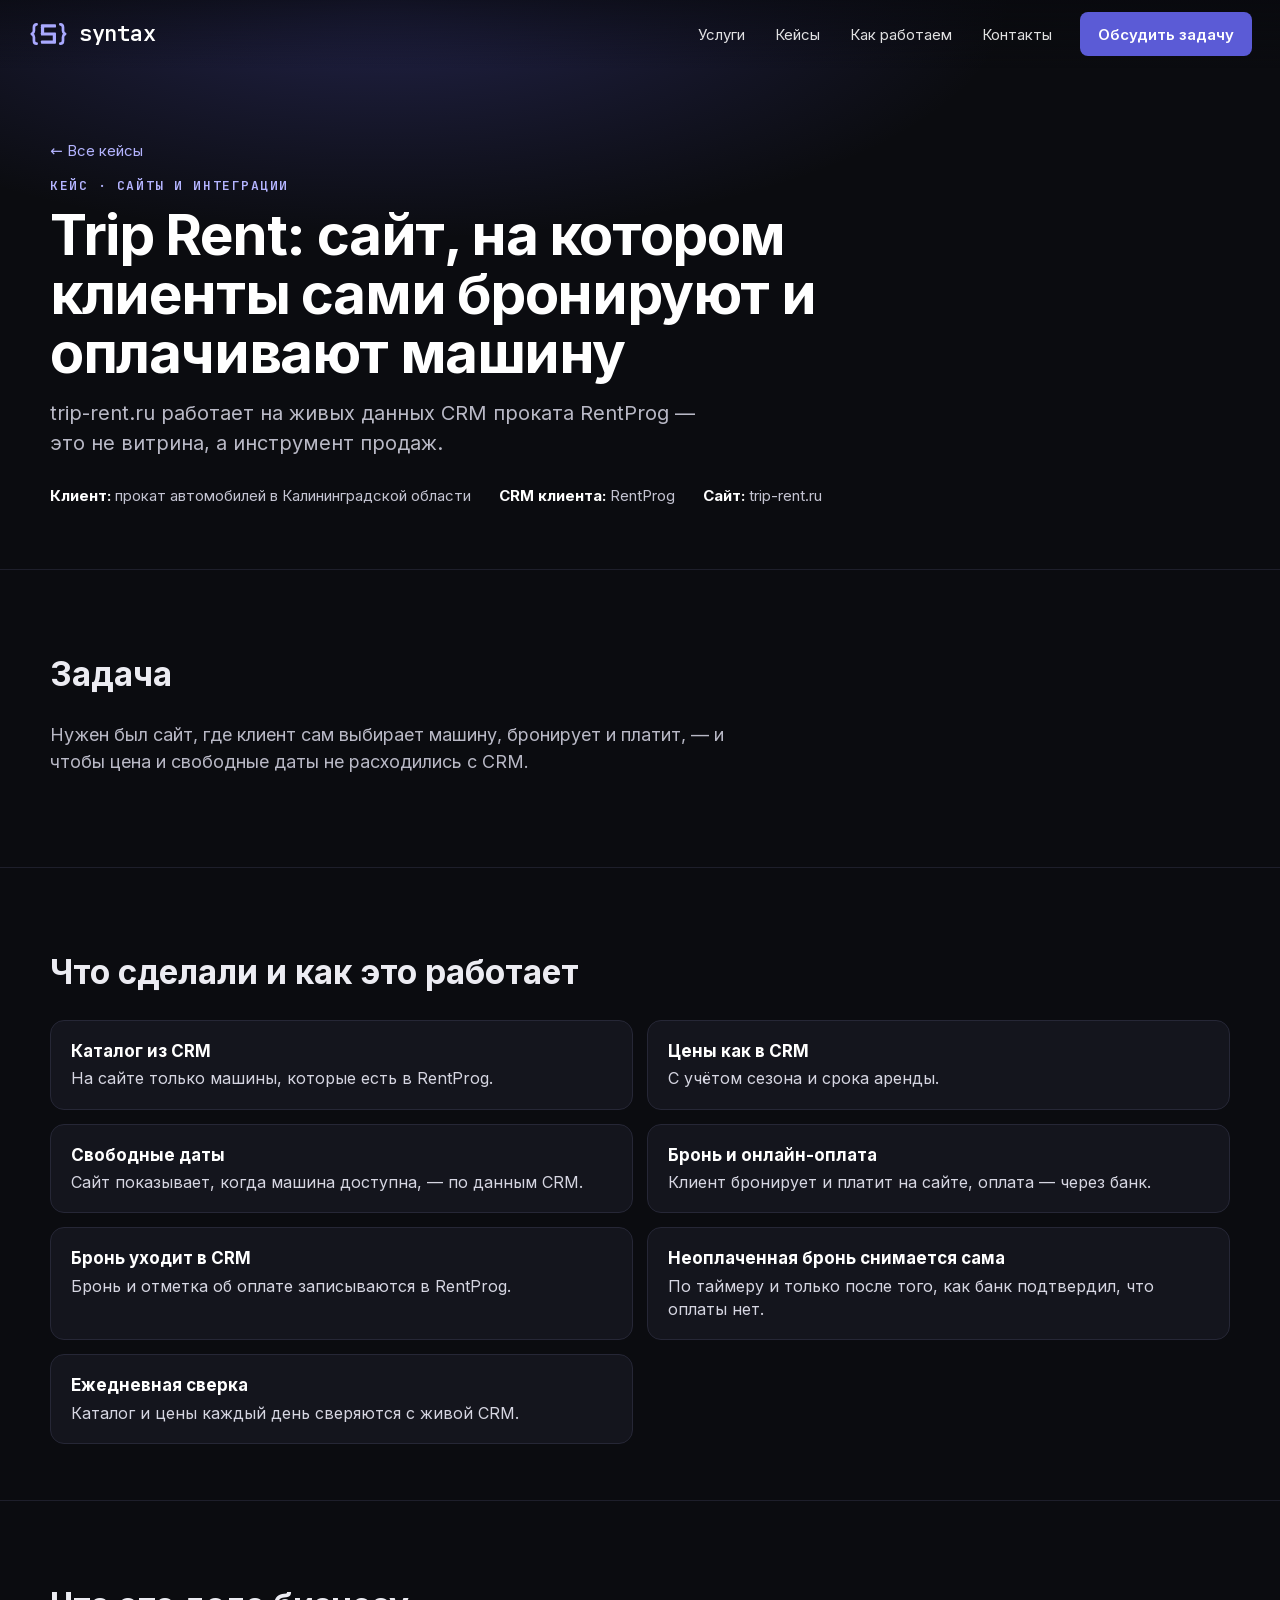
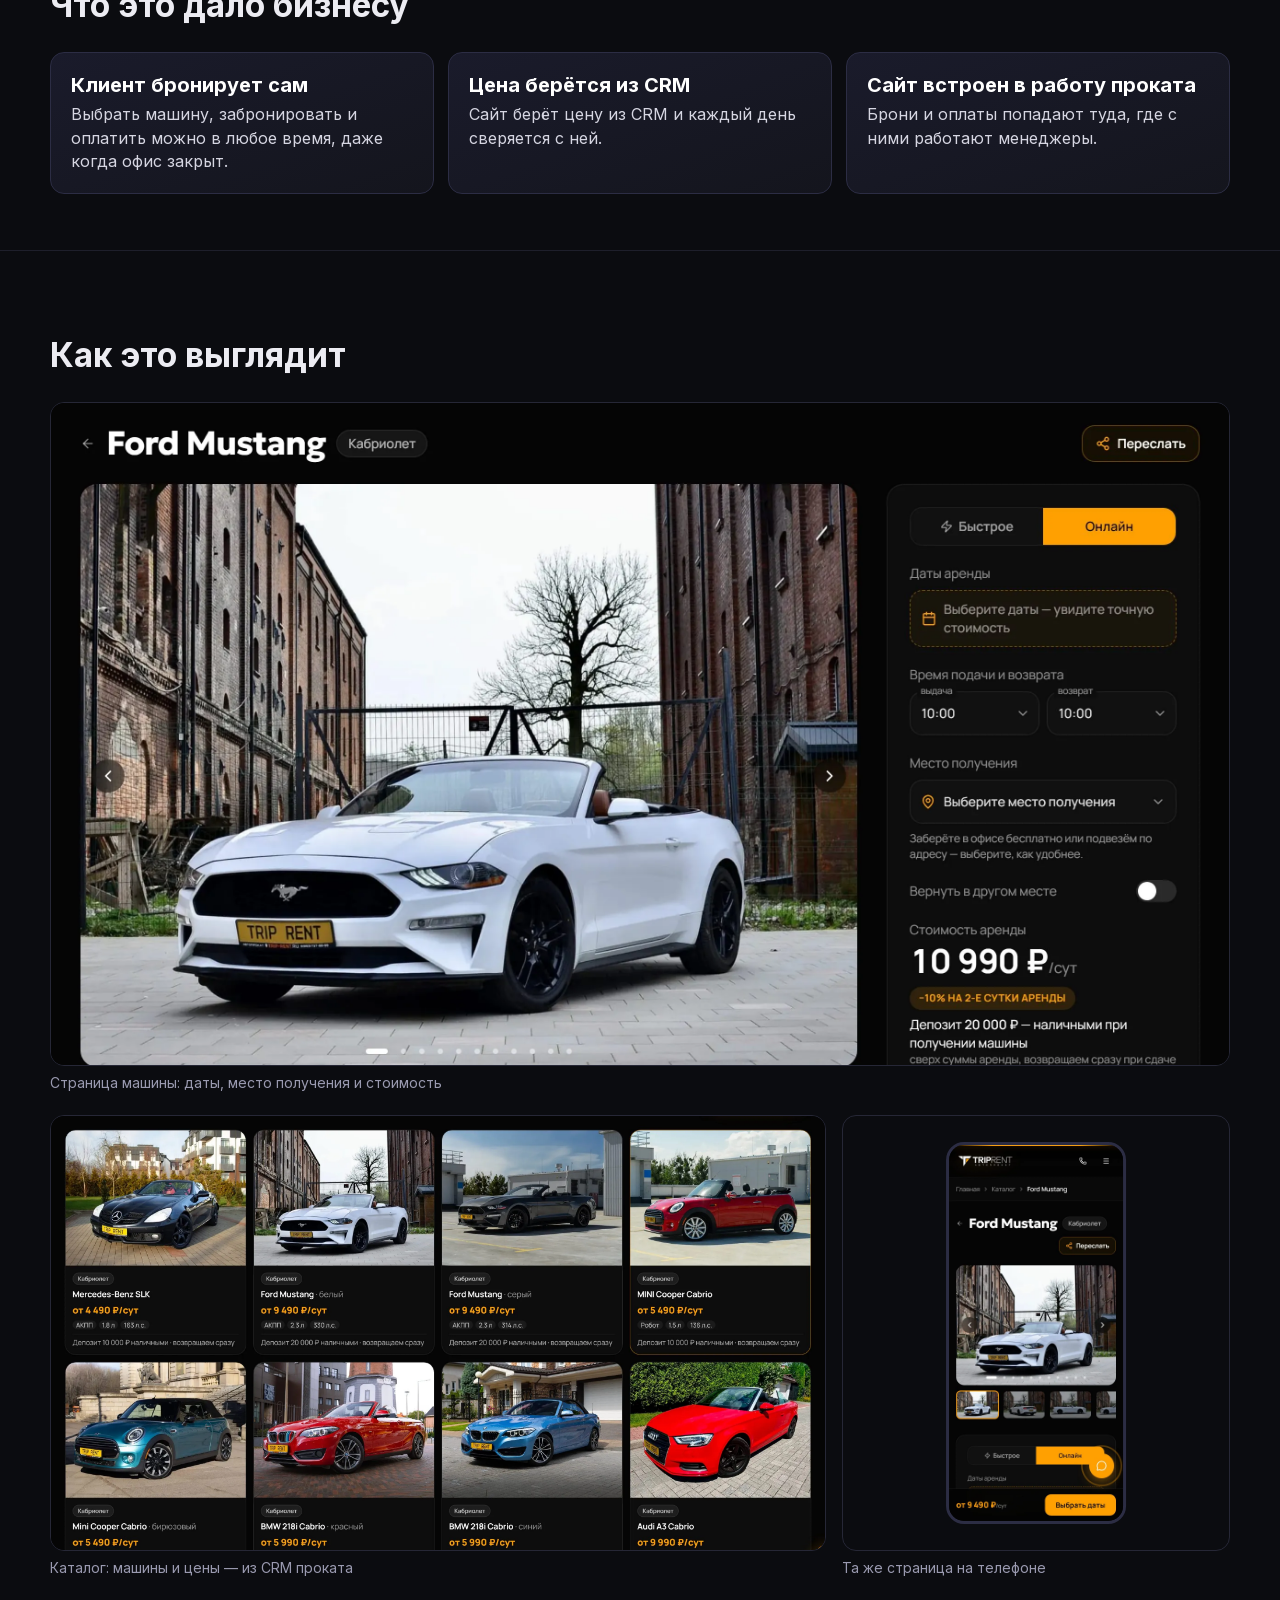
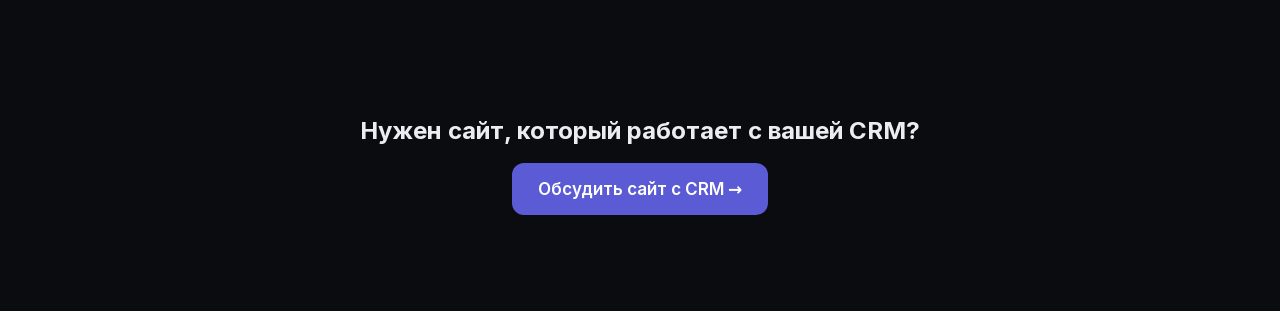
==== commit f0864aa4: "Прототип нового сайта — сборка 07.11.2026 01:17 Co-Authored-By: Claude Opus 5.5 <noreply@anthropic.c" ====
--- a/kejs-trip-rent.html
+++ b/kejs-trip-rent.html
@@ -17,20 +17,20 @@
         <span>syntax</span>
       </a>
   <nav class="menyu" aria-label="Разделы">
-    <a href="index.html#dalshe">Услуги</a>
+    <a href="index.html#uslugi">Услуги</a>
     <a href="index.html#kejsy">Кейсы</a>
-    <a href="https://syntax.help/kak-rabotaet">Как работаем</a>
-    <a href="index.html#dalshe">Контакты</a>
+    <a href="index.html#kak">Как работаем</a>
+    <a href="index.html#forma">Контакты</a>
     <a class="knopka" href="#" data-usluga="audit">Обсудить задачу</a>
     <button type="button" id="nav-burger" aria-label="Меню" aria-expanded="false" aria-controls="nav-menu">
       <svg viewBox="0 0 24 24" fill="none" stroke="currentColor" stroke-width="2" stroke-linecap="round" aria-hidden="true"><line x1="3" y1="7" x2="21" y2="7"/><line x1="3" y1="12" x2="21" y2="12"/><line x1="3" y1="17" x2="21" y2="17"/></svg>
     </button>
   </nav>
   <div id="nav-menu" hidden>
-    <a href="index.html#dalshe">Услуги</a>
+    <a href="index.html#uslugi">Услуги</a>
     <a href="index.html#kejsy">Кейсы</a>
-    <a href="https://syntax.help/kak-rabotaet">Как работаем</a>
-    <a href="index.html#dalshe">Контакты</a>
+    <a href="index.html#kak">Как работаем</a>
+    <a href="index.html#forma">Контакты</a>
   </div>
 </header>
 
@@ -79,9 +79,9 @@
 <section class="k2-razdel"><div class="k2-in">
   <h2>Как это выглядит</h2>
   <div class="k2-skriny kompozit">
-      <figure class="shiroko"><div class="k2-kartinka"><img class="k2-snimok" src="img/kejsy-v2/trip-rent-mashina.jpg" alt="Страница машины на trip-rent.ru: фото, выбор дат, времени, места получения и стоимость" loading="lazy" width="2560" height="1440"></div><figcaption>Страница машины: даты, место получения и стоимость</figcaption></figure>
-      <figure><div class="k2-kartinka"><img class="k2-snimok" src="img/kejsy-v2/trip-rent-katalog.jpg" alt="Каталог trip-rent.ru: кабриолеты с фото и ценой за сутки" loading="lazy" width="2656" height="1536"></div><figcaption>Каталог: машины и цены — из CRM проката</figcaption></figure>
-      <figure><div class="k2-kartinka"><img class="k2-snimok tel" src="img/kejsy-v2/trip-rent-telefon.jpg" alt="Страница машины на телефоне: фото и кнопка «Выбрать даты»" loading="lazy" width="780" height="1688"></div><figcaption>Та же страница на телефоне</figcaption></figure>
+      <figure class="shiroko"><div class="k2-kartinka"><img class="k2-snimok" src="img/kejsy-v2/trip-rent-mashina.webp" alt="Страница машины на trip-rent.ru: фото, выбор дат, времени, места получения и стоимость" loading="lazy" width="2560" height="1440"></div><figcaption>Страница машины: даты, место получения и стоимость</figcaption></figure>
+      <figure><div class="k2-kartinka"><img class="k2-snimok" src="img/kejsy-v2/trip-rent-katalog.webp" alt="Каталог trip-rent.ru: кабриолеты с фото и ценой за сутки" loading="lazy" width="2656" height="1536"></div><figcaption>Каталог: машины и цены — из CRM проката</figcaption></figure>
+      <figure><div class="k2-kartinka"><img class="k2-snimok tel" src="img/kejsy-v2/trip-rent-telefon.webp" alt="Страница машины на телефоне: фото и кнопка «Выбрать даты»" loading="lazy" width="780" height="1688"></div><figcaption>Та же страница на телефоне</figcaption></figure>
   </div>
 </div></section>
 
